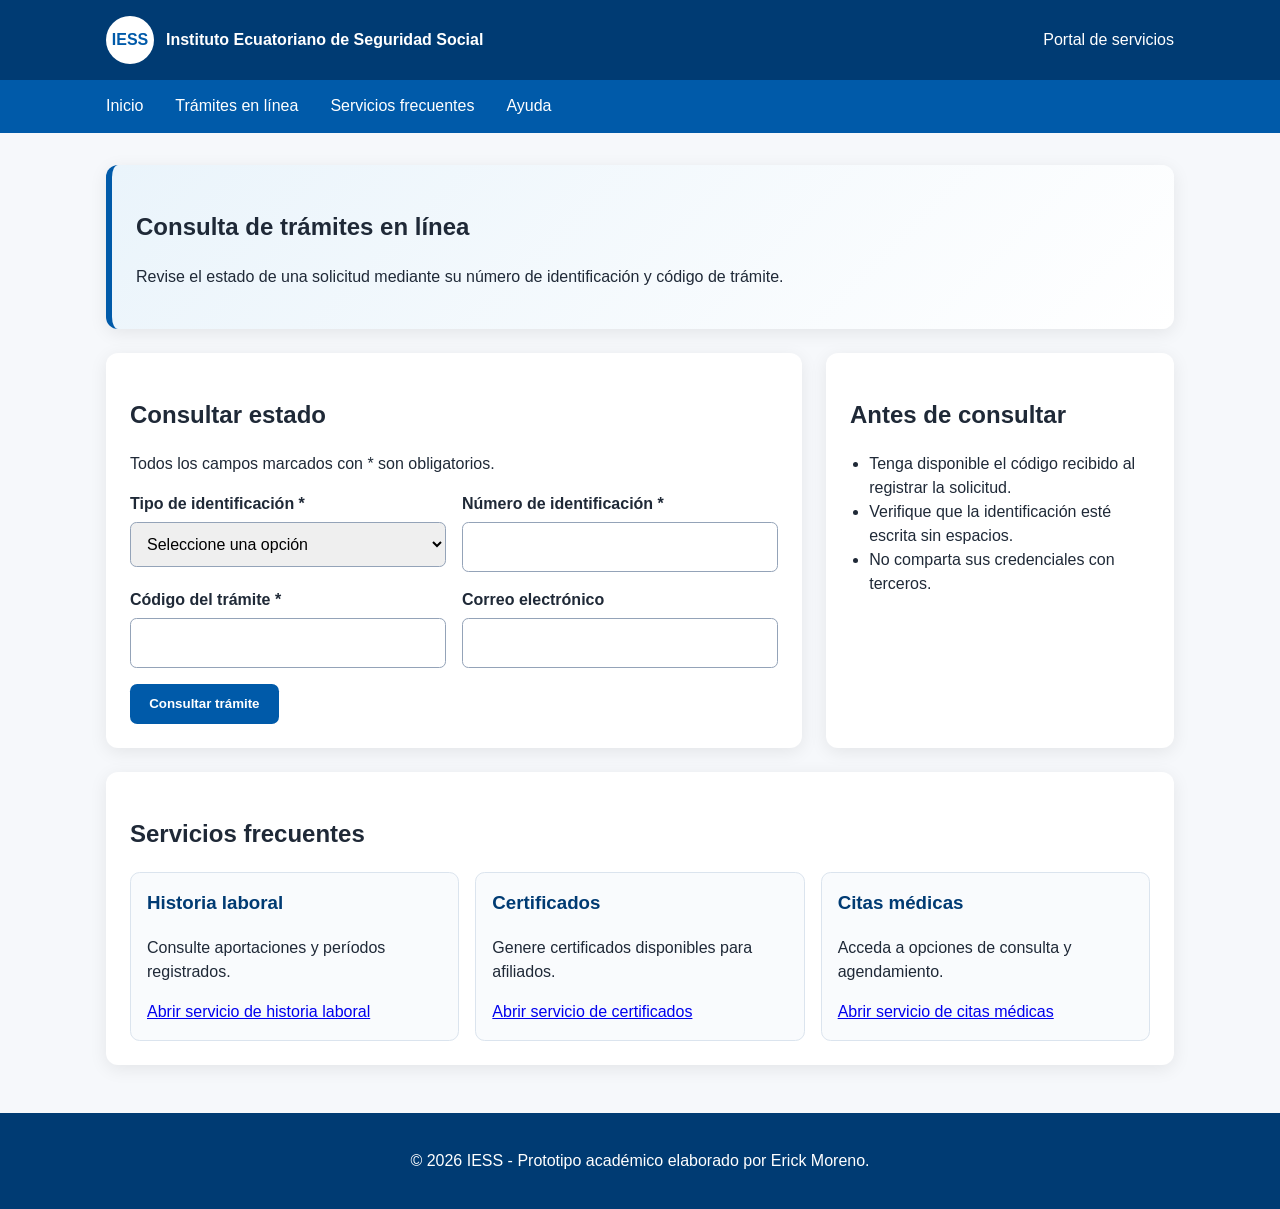
==== pages/tramites-en-linea.html @ 7a0aeec7 "tramites en linea" ====
<!DOCTYPE html>
<html lang="es">
<head>
  <meta charset="UTF-8">

  <meta
    name="viewport"
    content="width=device-width, initial-scale=1.0"
  >

  <meta
    name="description"
    content="Pantalla accesible de consulta de trámites en línea del IESS."
  >

  <meta name="author" content="Erick Moreno">

  <title>Trámites en línea | IESS</title>

  <style>
    :root {
      --azul: #005aa9;
      --azul-oscuro: #003b73;
      --celeste: #eaf4fb;
      --texto: #1f2937;
      --blanco: #ffffff;
    }

    * {
      box-sizing: border-box;
    }

    body {
      margin: 0;
      font-family: Arial, Helvetica, sans-serif;
      color: var(--texto);
      background-color: #f6f8fb;
      line-height: 1.5;
    }

    .skip-link {
      position: absolute;
      left: -9999px;
      top: auto;
    }

    .skip-link:focus {
      left: 1rem;
      top: 1rem;
      z-index: 1000;
      padding: 0.75rem 1rem;
      background-color: var(--blanco);
      border: 2px solid var(--azul);
    }

    header {
      color: var(--blanco);
      background-color: var(--azul-oscuro);
    }

    .topbar {
      max-width: 1100px;
      margin: auto;
      padding: 1rem;
      display: flex;
      align-items: center;
      justify-content: space-between;
    }

    .brand {
      display: flex;
      align-items: center;
      gap: 0.75rem;
      font-weight: 700;
    }

    .logo {
      width: 48px;
      height: 48px;
      display: grid;
      place-items: center;
      color: var(--azul);
      background-color: var(--blanco);
      border-radius: 50%;
      font-weight: 800;
    }

    nav {
      background-color: var(--azul);
    }

    nav ul {
      max-width: 1100px;
      margin: auto;
      padding: 0;
      display: flex;
      flex-wrap: wrap;
      list-style: none;
    }

    nav a {
      display: block;
      padding: 0.9rem 1rem;
      color: var(--blanco);
      text-decoration: none;
    }

    nav a:hover,
    nav a:focus {
      background-color: #004987;
      outline: 3px solid #ffd166;
      outline-offset: -3px;
    }

    main {
      max-width: 1100px;
      margin: auto;
      padding: 2rem 1rem 3rem;
    }

    .hero {
      margin-bottom: 1.5rem;
      padding: 1.5rem;
      background: linear-gradient(
        135deg,
        var(--celeste),
        var(--blanco)
      );
      border-left: 6px solid var(--azul);
      border-radius: 0.75rem;
    }

    .grid {
      display: grid;
      grid-template-columns: 2fr 1fr;
      gap: 1.5rem;
    }

    section,
    aside {
      padding: 1.5rem;
      background-color: var(--blanco);
      border-radius: 0.75rem;
      box-shadow: 0 4px 18px rgba(0, 0, 0, 0.08);
    }

    .form-grid {
      display: grid;
      grid-template-columns: 1fr 1fr;
      gap: 1rem;
    }

    label {
      display: block;
      margin-bottom: 0.35rem;
      font-weight: 700;
    }

    input,
    select {
      width: 100%;
      padding: 0.75rem;
      font: inherit;
      border: 1px solid #94a3b8;
      border-radius: 0.4rem;
    }

    input:focus,
    select:focus {
      border-color: var(--azul);
      outline: 3px solid #ffd166;
    }

    button {
      margin-top: 1rem;
      padding: 0.8rem 1.2rem;
      color: var(--blanco);
      background-color: var(--azul);
      border: 0;
      border-radius: 0.45rem;
      font-weight: 700;
      cursor: pointer;
    }

    button:hover,
    button:focus {
      background-color: var(--azul-oscuro);
      outline: 3px solid #ffd166;
    }

    .cards {
      margin-top: 1rem;
      display: grid;
      grid-template-columns: repeat(3, 1fr);
      gap: 1rem;
    }

    article {
      padding: 1rem;
      background-color: #f9fbfd;
      border: 1px solid #dbe4ee;
      border-radius: 0.6rem;
    }

    article h3 {
      margin-top: 0;
      color: var(--azul-oscuro);
    }

    aside ul {
      padding-left: 1.2rem;
    }

    footer {
      padding: 1.25rem;
      color: var(--blanco);
      background-color: var(--azul-oscuro);
      text-align: center;
    }

    @media screen and (max-width: 760px) {
      .grid,
      .form-grid,
      .cards {
        grid-template-columns: 1fr;
      }

      .topbar {
        align-items: flex-start;
      }
    }
  </style>
</head>

<body>
  <a class="skip-link" href="#contenido-principal">
    Saltar al contenido principal
  </a>

  <header>
    <div class="topbar">
      <div
        class="brand"
        aria-label="Instituto Ecuatoriano de Seguridad Social"
      >
        <div class="logo" aria-hidden="true">
          IESS
        </div>

        <span>
          Instituto Ecuatoriano de Seguridad Social
        </span>
      </div>

      <span>Portal de servicios</span>
    </div>
  </header>

  <nav aria-label="Navegación principal">
    <ul>
      <li>
        <a href="../index.html">
          Inicio
        </a>
      </li>

      <li>
        <a href="#consulta" aria-current="page">
          Trámites en línea
        </a>
      </li>

      <li>
        <a href="#servicios">
          Servicios frecuentes
        </a>
      </li>

      <li>
        <a href="#ayuda">
          Ayuda
        </a>
      </li>
    </ul>
  </nav>

  <main id="contenido-principal">
    <section
      class="hero"
      aria-labelledby="titulo-pagina"
    >
      <h1 id="titulo-pagina">
        Consulta de trámites en línea
      </h1>

      <p>
        Revise el estado de una solicitud mediante su
        número de identificación y código de trámite.
      </p>
    </section>

    <div class="grid">
      <section
        id="consulta"
        aria-labelledby="titulo-consulta"
      >
        <h2 id="titulo-consulta">
          Consultar estado
        </h2>

        <form
          action="#"
          method="get"
          aria-describedby="ayuda-formulario"
        >
          <p id="ayuda-formulario">
            Todos los campos marcados con * son obligatorios.
          </p>

          <div class="form-grid">
            <div>
              <label for="tipo-identificacion">
                Tipo de identificación *
              </label>

              <select
                id="tipo-identificacion"
                name="tipo-identificacion"
                required
              >
                <option value="">
                  Seleccione una opción
                </option>

                <option value="cedula">
                  Cédula
                </option>

                <option value="pasaporte">
                  Pasaporte
                </option>
              </select>
            </div>

            <div>
              <label for="identificacion">
                Número de identificación *
              </label>

              <input
                id="identificacion"
                name="identificacion"
                type="text"
                inputmode="numeric"
                autocomplete="off"
                required
                aria-required="true"
              >
            </div>

            <div>
              <label for="codigo-tramite">
                Código del trámite *
              </label>

              <input
                id="codigo-tramite"
                name="codigo-tramite"
                type="text"
                required
                aria-required="true"
              >
            </div>

            <div>
              <label for="correo">
                Correo electrónico
              </label>

              <input
                id="correo"
                name="correo"
                type="email"
                autocomplete="email"
              >
            </div>
          </div>

          <button type="submit">
            Consultar trámite
          </button>
        </form>
      </section>

      <aside
        id="ayuda"
        aria-labelledby="titulo-ayuda"
      >
        <h2 id="titulo-ayuda">
          Antes de consultar
        </h2>

        <ul>
          <li>
            Tenga disponible el código recibido al
            registrar la solicitud.
          </li>

          <li>
            Verifique que la identificación esté escrita
            sin espacios.
          </li>

          <li>
            No comparta sus credenciales con terceros.
          </li>
        </ul>
      </aside>
    </div>

    <section
      id="servicios"
      aria-labelledby="titulo-servicios"
      style="margin-top: 1.5rem;"
    >
      <h2 id="titulo-servicios">
        Servicios frecuentes
      </h2>

      <div class="cards">
        <article>
          <h3>Historia laboral</h3>

          <p>
            Consulte aportaciones y períodos registrados.
          </p>

          <a href="#">
            Abrir servicio de historia laboral
          </a>
        </article>

        <article>
          <h3>Certificados</h3>

          <p>
            Genere certificados disponibles para afiliados.
          </p>

          <a href="#">
            Abrir servicio de certificados
          </a>
        </article>

        <article>
          <h3>Citas médicas</h3>

          <p>
            Acceda a opciones de consulta y agendamiento.
          </p>

          <a href="#">
            Abrir servicio de citas médicas
          </a>
        </article>
      </div>
    </section>
  </main>

  <footer>
    <p>
      &copy; 2026 IESS - Prototipo académico elaborado
      por Erick Moreno.
    </p>
  </footer>
</body>
</html>
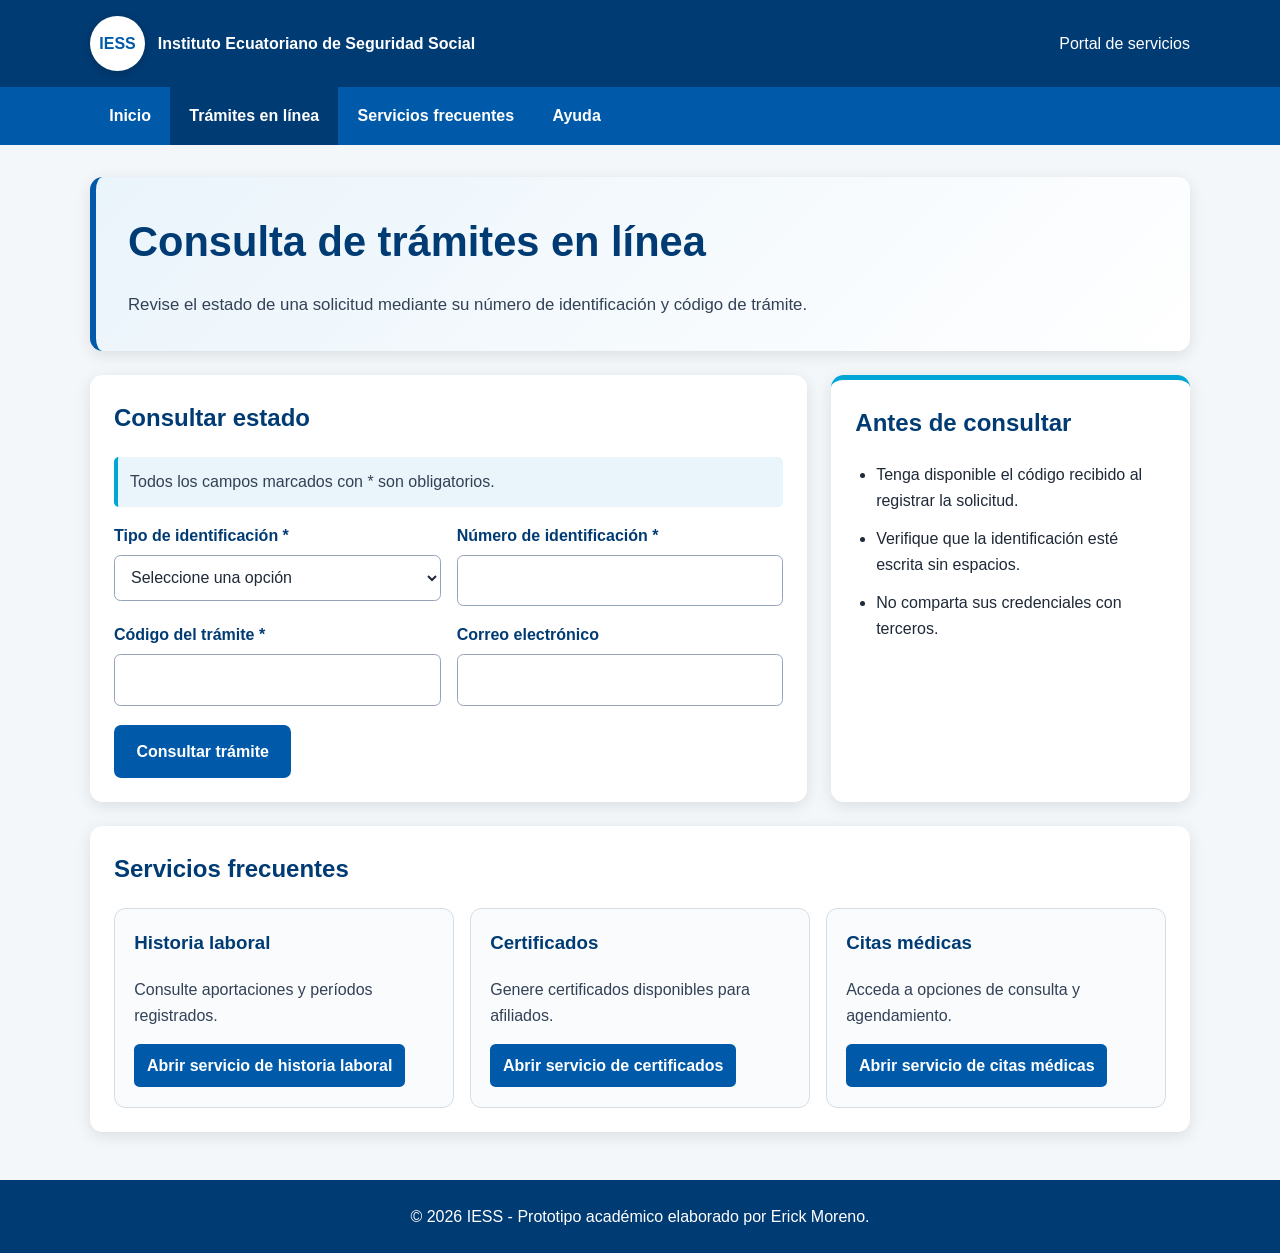
==== commit 158d5a21: "mejoras" ====
--- a/pages/tramites-en-linea.html
+++ b/pages/tramites-en-linea.html
@@ -17,219 +17,7 @@
 
   <title>Trámites en línea | IESS</title>
 
-  <style>
-    :root {
-      --azul: #005aa9;
-      --azul-oscuro: #003b73;
-      --celeste: #eaf4fb;
-      --texto: #1f2937;
-      --blanco: #ffffff;
-    }
-
-    * {
-      box-sizing: border-box;
-    }
-
-    body {
-      margin: 0;
-      font-family: Arial, Helvetica, sans-serif;
-      color: var(--texto);
-      background-color: #f6f8fb;
-      line-height: 1.5;
-    }
-
-    .skip-link {
-      position: absolute;
-      left: -9999px;
-      top: auto;
-    }
-
-    .skip-link:focus {
-      left: 1rem;
-      top: 1rem;
-      z-index: 1000;
-      padding: 0.75rem 1rem;
-      background-color: var(--blanco);
-      border: 2px solid var(--azul);
-    }
-
-    header {
-      color: var(--blanco);
-      background-color: var(--azul-oscuro);
-    }
-
-    .topbar {
-      max-width: 1100px;
-      margin: auto;
-      padding: 1rem;
-      display: flex;
-      align-items: center;
-      justify-content: space-between;
-    }
-
-    .brand {
-      display: flex;
-      align-items: center;
-      gap: 0.75rem;
-      font-weight: 700;
-    }
-
-    .logo {
-      width: 48px;
-      height: 48px;
-      display: grid;
-      place-items: center;
-      color: var(--azul);
-      background-color: var(--blanco);
-      border-radius: 50%;
-      font-weight: 800;
-    }
-
-    nav {
-      background-color: var(--azul);
-    }
-
-    nav ul {
-      max-width: 1100px;
-      margin: auto;
-      padding: 0;
-      display: flex;
-      flex-wrap: wrap;
-      list-style: none;
-    }
-
-    nav a {
-      display: block;
-      padding: 0.9rem 1rem;
-      color: var(--blanco);
-      text-decoration: none;
-    }
-
-    nav a:hover,
-    nav a:focus {
-      background-color: #004987;
-      outline: 3px solid #ffd166;
-      outline-offset: -3px;
-    }
-
-    main {
-      max-width: 1100px;
-      margin: auto;
-      padding: 2rem 1rem 3rem;
-    }
-
-    .hero {
-      margin-bottom: 1.5rem;
-      padding: 1.5rem;
-      background: linear-gradient(
-        135deg,
-        var(--celeste),
-        var(--blanco)
-      );
-      border-left: 6px solid var(--azul);
-      border-radius: 0.75rem;
-    }
-
-    .grid {
-      display: grid;
-      grid-template-columns: 2fr 1fr;
-      gap: 1.5rem;
-    }
-
-    section,
-    aside {
-      padding: 1.5rem;
-      background-color: var(--blanco);
-      border-radius: 0.75rem;
-      box-shadow: 0 4px 18px rgba(0, 0, 0, 0.08);
-    }
-
-    .form-grid {
-      display: grid;
-      grid-template-columns: 1fr 1fr;
-      gap: 1rem;
-    }
-
-    label {
-      display: block;
-      margin-bottom: 0.35rem;
-      font-weight: 700;
-    }
-
-    input,
-    select {
-      width: 100%;
-      padding: 0.75rem;
-      font: inherit;
-      border: 1px solid #94a3b8;
-      border-radius: 0.4rem;
-    }
-
-    input:focus,
-    select:focus {
-      border-color: var(--azul);
-      outline: 3px solid #ffd166;
-    }
-
-    button {
-      margin-top: 1rem;
-      padding: 0.8rem 1.2rem;
-      color: var(--blanco);
-      background-color: var(--azul);
-      border: 0;
-      border-radius: 0.45rem;
-      font-weight: 700;
-      cursor: pointer;
-    }
-
-    button:hover,
-    button:focus {
-      background-color: var(--azul-oscuro);
-      outline: 3px solid #ffd166;
-    }
-
-    .cards {
-      margin-top: 1rem;
-      display: grid;
-      grid-template-columns: repeat(3, 1fr);
-      gap: 1rem;
-    }
-
-    article {
-      padding: 1rem;
-      background-color: #f9fbfd;
-      border: 1px solid #dbe4ee;
-      border-radius: 0.6rem;
-    }
-
-    article h3 {
-      margin-top: 0;
-      color: var(--azul-oscuro);
-    }
-
-    aside ul {
-      padding-left: 1.2rem;
-    }
-
-    footer {
-      padding: 1.25rem;
-      color: var(--blanco);
-      background-color: var(--azul-oscuro);
-      text-align: center;
-    }
-
-    @media screen and (max-width: 760px) {
-      .grid,
-      .form-grid,
-      .cards {
-        grid-template-columns: 1fr;
-      }
-
-      .topbar {
-        align-items: flex-start;
-      }
-    }
-  </style>
+  <link rel="stylesheet" href="../css/estilos.css">
 </head>
 
 <body>
@@ -294,8 +82,8 @@
       </h1>
 
       <p>
-        Revise el estado de una solicitud mediante su
-        número de identificación y código de trámite.
+        Revise el estado de una solicitud mediante su número de
+        identificación y código de trámite.
       </p>
     </section>
 
@@ -402,13 +190,11 @@
 
         <ul>
           <li>
-            Tenga disponible el código recibido al
-            registrar la solicitud.
+            Tenga disponible el código recibido al registrar la solicitud.
           </li>
 
           <li>
-            Verifique que la identificación esté escrita
-            sin espacios.
+            Verifique que la identificación esté escrita sin espacios.
           </li>
 
           <li>
@@ -421,7 +207,6 @@
     <section
       id="servicios"
       aria-labelledby="titulo-servicios"
-      style="margin-top: 1.5rem;"
     >
       <h2 id="titulo-servicios">
         Servicios frecuentes
@@ -469,8 +254,7 @@
 
   <footer>
     <p>
-      &copy; 2026 IESS - Prototipo académico elaborado
-      por Erick Moreno.
+      &copy; 2026 IESS - Prototipo académico elaborado por Erick Moreno.
     </p>
   </footer>
 </body>
--- a/css/estilos.css
+++ b/css/estilos.css
@@ -0,0 +1,462 @@
+:root {
+  --azul-principal: #005aa9;
+  --azul-oscuro: #003b73;
+  --azul-claro: #eaf4fb;
+  --celeste: #00a6d6;
+  --blanco: #ffffff;
+  --gris-claro: #f4f7fa;
+  --gris-borde: #d5dde5;
+  --gris-texto: #334155;
+  --texto-principal: #1f2937;
+  --amarillo-foco: #ffd166;
+  --sombra: 0 4px 16px rgba(0, 0, 0, 0.1);
+}
+
+/* Configuración general */
+
+* {
+  box-sizing: border-box;
+}
+
+html {
+  scroll-behavior: smooth;
+}
+
+body {
+  margin: 0;
+  font-family: Arial, Helvetica, sans-serif;
+  color: var(--texto-principal);
+  background-color: var(--gris-claro);
+  line-height: 1.6;
+}
+
+img {
+  max-width: 100%;
+  height: auto;
+}
+
+a {
+  color: var(--azul-principal);
+}
+
+a:hover {
+  color: var(--azul-oscuro);
+}
+
+/* Enlace de accesibilidad */
+
+.skip-link {
+  position: absolute;
+  top: -100px;
+  left: 1rem;
+  z-index: 1000;
+  padding: 0.75rem 1rem;
+  color: var(--blanco);
+  background-color: var(--azul-oscuro);
+  border-radius: 0.4rem;
+  text-decoration: none;
+}
+
+.skip-link:focus {
+  top: 1rem;
+}
+
+/* Encabezado */
+
+header {
+  color: var(--blanco);
+  background-color: var(--azul-oscuro);
+}
+
+.topbar {
+  width: min(1100px, 92%);
+  margin: 0 auto;
+  padding: 1rem 0;
+  display: flex;
+  align-items: center;
+  justify-content: space-between;
+  gap: 1rem;
+}
+
+.brand {
+  display: flex;
+  align-items: center;
+  gap: 0.8rem;
+  font-size: 1rem;
+  font-weight: bold;
+}
+
+.logo {
+  width: 55px;
+  height: 55px;
+  display: grid;
+  place-items: center;
+  flex-shrink: 0;
+  color: var(--azul-principal);
+  background-color: var(--blanco);
+  border-radius: 50%;
+  font-weight: bold;
+  box-shadow: 0 2px 8px rgba(0, 0, 0, 0.2);
+}
+
+/* Navegación */
+
+nav {
+  background-color: var(--azul-principal);
+}
+
+nav ul {
+  width: min(1100px, 92%);
+  margin: 0 auto;
+  padding: 0;
+  display: flex;
+  flex-wrap: wrap;
+  list-style: none;
+}
+
+nav li {
+  margin: 0;
+}
+
+nav a {
+  display: block;
+  padding: 1rem 1.2rem;
+  color: var(--blanco);
+  text-decoration: none;
+  font-weight: bold;
+  transition:
+    background-color 0.3s ease,
+    color 0.3s ease;
+}
+
+nav a:hover,
+nav a:focus,
+nav a[aria-current="page"] {
+  color: var(--blanco);
+  background-color: var(--azul-oscuro);
+}
+
+nav a:focus-visible {
+  outline: 3px solid var(--amarillo-foco);
+  outline-offset: -4px;
+}
+
+/* Contenido principal */
+
+main {
+  width: min(1100px, 92%);
+  margin: 0 auto;
+  padding: 2rem 0 3rem;
+}
+
+/* Bloque de presentación */
+
+.hero {
+  margin-bottom: 1.5rem;
+  padding: 2rem;
+  background:
+    linear-gradient(
+      135deg,
+      var(--azul-claro),
+      var(--blanco)
+    );
+  border-left: 6px solid var(--azul-principal);
+  border-radius: 0.8rem;
+  box-shadow: var(--sombra);
+}
+
+.hero h1 {
+  margin-top: 0;
+  margin-bottom: 0.5rem;
+  color: var(--azul-oscuro);
+  font-size: clamp(1.8rem, 4vw, 2.6rem);
+}
+
+.hero p {
+  max-width: 760px;
+  margin-bottom: 0;
+  color: var(--gris-texto);
+  font-size: 1.05rem;
+}
+
+/* Distribución principal */
+
+.grid {
+  display: grid;
+  grid-template-columns: minmax(0, 2fr) minmax(260px, 1fr);
+  gap: 1.5rem;
+}
+
+section,
+aside {
+  background-color: var(--blanco);
+  border-radius: 0.8rem;
+  box-shadow: var(--sombra);
+}
+
+#consulta,
+#ayuda,
+#servicios {
+  padding: 1.5rem;
+}
+
+section h2,
+aside h2 {
+  margin-top: 0;
+  color: var(--azul-oscuro);
+}
+
+/* Formulario */
+
+form {
+  margin-top: 1rem;
+}
+
+#ayuda-formulario {
+  padding: 0.75rem;
+  color: var(--gris-texto);
+  background-color: var(--azul-claro);
+  border-left: 4px solid var(--celeste);
+  border-radius: 0.3rem;
+}
+
+.form-grid {
+  display: grid;
+  grid-template-columns: repeat(2, minmax(0, 1fr));
+  gap: 1rem;
+}
+
+label {
+  display: block;
+  margin-bottom: 0.4rem;
+  color: var(--azul-oscuro);
+  font-weight: bold;
+}
+
+input,
+select {
+  width: 100%;
+  min-height: 46px;
+  padding: 0.75rem;
+  color: var(--texto-principal);
+  background-color: var(--blanco);
+  border: 1px solid #94a3b8;
+  border-radius: 0.4rem;
+  font: inherit;
+  transition:
+    border-color 0.2s ease,
+    box-shadow 0.2s ease;
+}
+
+input:hover,
+select:hover {
+  border-color: var(--azul-principal);
+}
+
+input:focus,
+select:focus {
+  border-color: var(--azul-principal);
+  outline: 3px solid rgba(255, 209, 102, 0.8);
+  box-shadow: 0 0 0 1px var(--azul-principal);
+}
+
+button {
+  margin-top: 1.2rem;
+  padding: 0.85rem 1.4rem;
+  color: var(--blanco);
+  background-color: var(--azul-principal);
+  border: none;
+  border-radius: 0.45rem;
+  font: inherit;
+  font-weight: bold;
+  cursor: pointer;
+  transition:
+    background-color 0.3s ease,
+    transform 0.2s ease;
+}
+
+button:hover {
+  background-color: var(--azul-oscuro);
+  transform: translateY(-2px);
+}
+
+button:focus-visible {
+  outline: 3px solid var(--amarillo-foco);
+  outline-offset: 3px;
+}
+
+/* Área de ayuda */
+
+aside {
+  border-top: 5px solid var(--celeste);
+}
+
+aside ul {
+  margin-bottom: 0;
+  padding-left: 1.3rem;
+}
+
+aside li {
+  margin-bottom: 0.8rem;
+}
+
+/* Servicios */
+
+#servicios {
+  margin-top: 1.5rem;
+}
+
+.cards {
+  display: grid;
+  grid-template-columns: repeat(3, minmax(0, 1fr));
+  gap: 1rem;
+}
+
+article {
+  padding: 1.2rem;
+  background-color: #f9fbfd;
+  border: 1px solid var(--gris-borde);
+  border-radius: 0.7rem;
+  transition:
+    transform 0.25s ease,
+    box-shadow 0.25s ease;
+}
+
+article:hover {
+  transform: translateY(-4px);
+  box-shadow: var(--sombra);
+}
+
+article h3 {
+  margin-top: 0;
+  color: var(--azul-oscuro);
+}
+
+article p {
+  color: var(--gris-texto);
+}
+
+article a {
+  display: inline-block;
+  padding: 0.55rem 0.8rem;
+  color: var(--blanco);
+  background-color: var(--azul-principal);
+  border-radius: 0.35rem;
+  text-decoration: none;
+  font-weight: bold;
+}
+
+article a:hover,
+article a:focus {
+  color: var(--blanco);
+  background-color: var(--azul-oscuro);
+}
+
+article a:focus-visible {
+  outline: 3px solid var(--amarillo-foco);
+  outline-offset: 3px;
+}
+
+/* Pie de página */
+
+footer {
+  padding: 1.5rem 1rem;
+  color: var(--blanco);
+  background-color: var(--azul-oscuro);
+  text-align: center;
+}
+
+footer p {
+  margin: 0;
+}
+
+/* Diseño adaptable para tablet */
+
+@media screen and (max-width: 850px) {
+  .grid {
+    grid-template-columns: 1fr;
+  }
+
+  .cards {
+    grid-template-columns: repeat(2, minmax(0, 1fr));
+  }
+}
+
+/* Diseño adaptable para celular */
+
+@media screen and (max-width: 600px) {
+  .topbar {
+    flex-direction: column;
+    align-items: flex-start;
+  }
+
+  nav ul {
+    flex-direction: column;
+    width: 100%;
+  }
+
+  nav a {
+    border-bottom: 1px solid rgba(255, 255, 255, 0.2);
+  }
+
+  main {
+    width: 94%;
+    padding-top: 1rem;
+  }
+
+  .hero {
+    padding: 1.4rem;
+  }
+
+  .form-grid,
+  .cards {
+    grid-template-columns: 1fr;
+  }
+
+  #consulta,
+  #ayuda,
+  #servicios {
+    padding: 1.2rem;
+  }
+
+  button {
+    width: 100%;
+  }
+}
+
+/* Menos animaciones para accesibilidad */
+
+@media (prefers-reduced-motion: reduce) {
+  html {
+    scroll-behavior: auto;
+  }
+
+  *,
+  *::before,
+  *::after {
+    transition: none !important;
+    animation: none !important;
+  }
+}
+
+.boton-principal {
+  display: inline-block;
+  margin-top: 1rem;
+  padding: 0.85rem 1.3rem;
+  color: var(--blanco);
+  background-color: var(--azul-principal);
+  border-radius: 0.45rem;
+  text-decoration: none;
+  font-weight: bold;
+}
+
+.boton-principal:hover,
+.boton-principal:focus {
+  color: var(--blanco);
+  background-color: var(--azul-oscuro);
+}
+
+.boton-principal:focus-visible {
+  outline: 3px solid var(--amarillo-foco);
+  outline-offset: 3px;
+}
